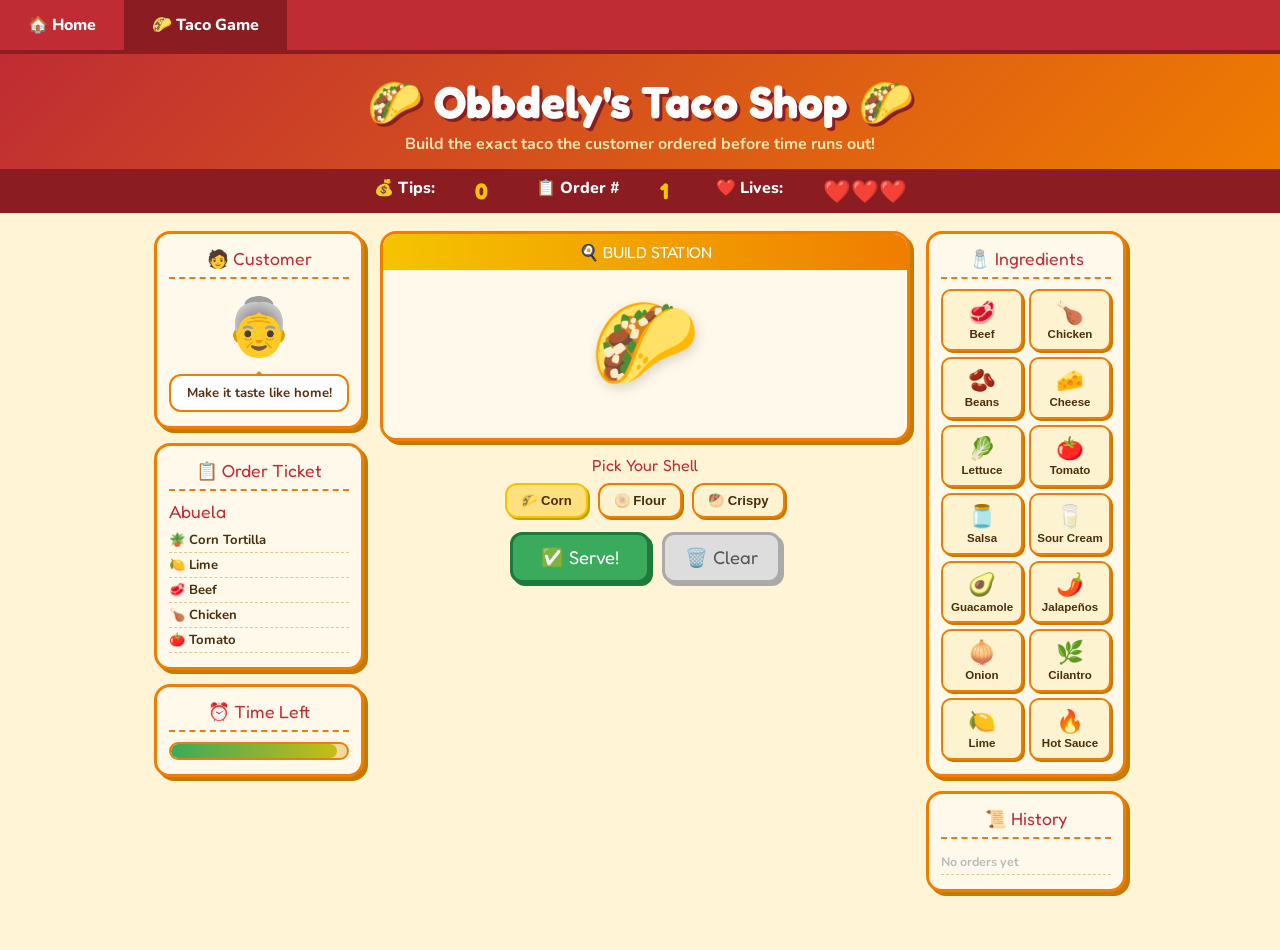
==== taco-game.html @ e6c0cb7d "Add files via upload" ====
<!DOCTYPE html>
<html lang="en">
<head>
  <meta charset="UTF-8" />
  <title>Obbdely's Taco Shop 🌮</title>
  <link href="https://fonts.googleapis.com/css2?family=Fredoka+One&family=Nunito:wght@400;700;800&display=swap" rel="stylesheet">
  <style>
    * { box-sizing: border-box; margin: 0; padding: 0; }

    body {
      font-family: 'Nunito', sans-serif;
      background: #fff5d6;
      min-height: 100vh;
    }

    /* NAV */
    .site-nav {
      background: #bf2c34;
      display: flex;
      border-bottom: 4px solid #8a1c22;
    }
    .site-nav a {
      color: #fff;
      text-decoration: none;
      padding: 14px 28px;
      font-weight: 800;
      font-size: 1rem;
      transition: background 0.15s;
      display: block;
    }
    .site-nav a:hover { background: #8a1c22; }
    .site-nav a.active { background: #8a1c22; }

    /* HEADER */
    .header {
      background: linear-gradient(135deg, #bf2c34, #f07d00);
      text-align: center;
      padding: 20px 12px 14px;
    }
    .header h1 {
      font-family: 'Fredoka One', cursive;
      font-size: 2.8rem;
      color: #fff;
      text-shadow: 3px 3px 0 #8a1c22;
    }
    .header p { color: #ffe8b0; font-weight: 700; margin-top: 4px; }

    /* SCOREBAR */
    .scorebar {
      background: #8a1c22;
      display: flex;
      justify-content: center;
      gap: 40px;
      padding: 8px 20px;
      color: #fff;
      font-weight: 800;
      font-size: 1rem;
    }
    .scorebar .val {
      font-family: 'Fredoka One', cursive;
      font-size: 1.4rem;
      color: #f5c400;
    }

    /* GAME LAYOUT */
    .game {
      display: flex;
      gap: 16px;
      max-width: 1000px;
      margin: 18px auto;
      padding: 0 14px 40px;
      align-items: flex-start;
    }

    /* PANELS */
    .panel {
      background: #fff9ec;
      border: 3px solid #f07d00;
      border-radius: 16px;
      box-shadow: 4px 4px 0 #c87a00;
      padding: 14px 12px;
    }
    .panel-title {
      font-family: 'Fredoka One', cursive;
      font-size: 1.1rem;
      color: #bf2c34;
      text-align: center;
      border-bottom: 2px dashed #f07d00;
      padding-bottom: 8px;
      margin-bottom: 10px;
    }

    /* LEFT COLUMN */
    .col-left { width: 210px; flex-shrink: 0; display: flex; flex-direction: column; gap: 14px; }

    .avatar { font-size: 3.5rem; text-align: center; display: block; animation: bob 1.6s ease-in-out infinite; }
    @keyframes bob { 0%,100%{transform:translateY(0)} 50%{transform:translateY(-7px)} }

    .bubble {
      background: #fff;
      border: 2px solid #f07d00;
      border-radius: 12px;
      padding: 8px 10px;
      font-size: 0.82rem;
      font-weight: 700;
      color: #5a3010;
      margin-top: 8px;
      text-align: center;
      position: relative;
    }
    .bubble::before {
      content: '';
      position: absolute;
      top: -10px; left: 50%; transform: translateX(-50%);
      border: 5px solid transparent;
      border-bottom-color: #f07d00;
    }

    .ticket-name { font-family: 'Fredoka One', cursive; font-size: 1.1rem; color: #bf2c34; margin-bottom: 6px; }
    #ticketItems { list-style: none; }
    #ticketItems li {
      padding: 3px 0;
      font-size: 0.82rem;
      font-weight: 700;
      color: #4a2e0a;
      border-bottom: 1px dashed #e0c88a;
    }
    #ticketItems li.checked { text-decoration: line-through; color: #b0a080; }

    .timer-track {
      height: 18px;
      background: #f0d8a0;
      border-radius: 9px;
      border: 2px solid #f07d00;
      overflow: hidden;
    }
    #timerFill {
      height: 100%;
      width: 100%;
      background: linear-gradient(90deg, #3aaa5c, #f5c400, #f07d00, #bf2c34);
      background-size: 400% 100%;
      border-radius: 9px;
      transition: width 0.4s linear;
    }

    /* MIDDLE COLUMN */
    .col-mid { flex: 1; display: flex; flex-direction: column; gap: 14px; align-items: center; }

    .taco-box {
      background: #fff9ec;
      border: 3px solid #f07d00;
      border-radius: 16px;
      box-shadow: 4px 4px 0 #c87a00;
      width: 100%;
      min-height: 210px;
      display: flex;
      flex-direction: column;
      align-items: center;
      justify-content: flex-end;
      padding: 52px 14px 14px;
      position: relative;
      overflow: hidden;
    }
    .taco-box-top {
      position: absolute;
      top: 0; left: 0; right: 0;
      background: linear-gradient(90deg, #f5c400, #f07d00);
      text-align: center;
      font-family: 'Fredoka One', cursive;
      font-size: 1rem;
      color: #fff;
      padding: 8px;
      border-radius: 13px 13px 0 0;
    }
    #tacoShellDisplay { font-size: 5.5rem; line-height: 1; filter: drop-shadow(2px 4px 6px rgba(0,0,0,0.15)); }
    #toppingChips {
      display: flex;
      flex-wrap: wrap;
      justify-content: center;
      gap: 5px;
      margin-top: 8px;
      min-height: 28px;
    }
    .chip {
      background: #fff;
      border: 2px solid #f07d00;
      border-radius: 20px;
      padding: 2px 10px;
      font-size: 0.74rem;
      font-weight: 800;
      color: #5a3010;
      animation: pop 0.18s ease-out;
    }
    @keyframes pop { from{transform:scale(0.3);opacity:0} to{transform:scale(1);opacity:1} }

    .shell-picker { display: flex; gap: 10px; justify-content: center; }
    .shell-btn {
      background: #fdf3d0;
      border: 2px solid #f07d00;
      border-radius: 12px;
      padding: 8px 14px;
      font-weight: 800;
      font-size: 0.82rem;
      color: #4a2e0a;
      cursor: pointer;
      box-shadow: 2px 2px 0 #c87a00;
      transition: background 0.12s, transform 0.1s;
    }
    .shell-btn:hover { background: #ffe4a0; transform: translateY(-2px); }
    .shell-btn.sel { background: #ffe080; border-color: #f5c400; box-shadow: 2px 2px 0 #c8a000; }

    .actions { display: flex; gap: 12px; }
    .btn-serve {
      background: #3aaa5c;
      color: #fff;
      border: 3px solid #1e7a3c;
      border-radius: 12px;
      padding: 11px 28px;
      font-family: 'Fredoka One', cursive;
      font-size: 1.15rem;
      cursor: pointer;
      box-shadow: 3px 3px 0 #1e7a3c;
      transition: transform 0.1s, box-shadow 0.1s;
    }
    .btn-serve:hover { transform: translateY(-2px); box-shadow: 3px 5px 0 #1e7a3c; }
    .btn-serve:active { transform: translateY(1px); box-shadow: 1px 1px 0 #1e7a3c; }
    .btn-clear {
      background: #ddd;
      color: #555;
      border: 3px solid #aaa;
      border-radius: 12px;
      padding: 11px 20px;
      font-family: 'Fredoka One', cursive;
      font-size: 1.15rem;
      cursor: pointer;
      box-shadow: 3px 3px 0 #aaa;
      transition: transform 0.1s;
    }
    .btn-clear:hover { background: #ccc; transform: translateY(-2px); }
    .btn-clear:active { transform: translateY(1px); }

    /* RIGHT COLUMN */
    .col-right { width: 200px; flex-shrink: 0; display: flex; flex-direction: column; gap: 14px; }

    .ing-grid { display: grid; grid-template-columns: 1fr 1fr; gap: 6px; }
    .ing-btn {
      background: #fdf3d0;
      border: 2px solid #f07d00;
      border-radius: 10px;
      padding: 7px 4px;
      cursor: pointer;
      font-size: 0.72rem;
      font-weight: 800;
      color: #4a2e0a;
      text-align: center;
      box-shadow: 2px 2px 0 #c87a00;
      transition: background 0.12s, transform 0.1s;
      user-select: none;
      line-height: 1.3;
    }
    .ing-btn .em { font-size: 1.4rem; display: block; }
    .ing-btn:hover { background: #ffe4a0; transform: translateY(-2px); }
    .ing-btn:active { transform: translateY(1px); }
    .ing-btn.on { background: #d4f7d4; border-color: #3aaa5c; box-shadow: 2px 2px 0 #1e7a3c; }

    #historyList { list-style: none; }
    #historyList li { font-size: 0.78rem; font-weight: 700; color: #5a3010; border-bottom: 1px dashed #e0c88a; padding: 4px 0; }
    #historyList li .st { color: #f5c400; }

    /* TOAST */
    #toast {
      position: fixed;
      top: 80px; left: 50%; transform: translateX(-50%) translateY(-30px);
      background: #3aaa5c;
      color: #fff;
      font-family: 'Fredoka One', cursive;
      font-size: 1.4rem;
      padding: 14px 36px;
      border-radius: 16px;
      border: 3px solid #1e7a3c;
      box-shadow: 0 8px 28px rgba(0,0,0,0.25);
      opacity: 0;
      pointer-events: none;
      transition: opacity 0.28s, transform 0.28s;
      z-index: 999;
      text-align: center;
      max-width: 90vw;
    }
    #toast.show { opacity: 1; transform: translateX(-50%) translateY(0); }
    #toast.bad  { background: #bf2c34; border-color: #8a1c22; }

    /* GAME OVER */
    #gameOver {
      display: none;
      position: fixed;
      inset: 0;
      background: rgba(0,0,0,0.6);
      z-index: 1000;
      align-items: center;
      justify-content: center;
    }
    #gameOver.show { display: flex; }
    .go-box {
      background: #fff9ec;
      border: 4px solid #f07d00;
      border-radius: 24px;
      padding: 40px 52px;
      text-align: center;
      box-shadow: 0 16px 48px rgba(0,0,0,0.35);
    }
    .go-box h2 { font-family: 'Fredoka One', cursive; font-size: 2.5rem; color: #bf2c34; }
    .go-box p  { color: #5a3010; font-size: 1rem; font-weight: 700; margin: 8px 0; }
    .btn-restart {
      margin-top: 16px;
      background: #bf2c34;
      color: #fff;
      border: 3px solid #8a1c22;
      border-radius: 12px;
      padding: 12px 36px;
      font-family: 'Fredoka One', cursive;
      font-size: 1.3rem;
      cursor: pointer;
      box-shadow: 4px 4px 0 #8a1c22;
    }
    .btn-restart:hover { background: #8a1c22; }

    @media (max-width: 680px) {
      .game { flex-direction: column; }
      .col-left, .col-right { width: 100%; }
    }
  </style>
</head>
<body>

<!-- NAV -->
<nav class="site-nav">
  <a href="index copy 2.html">🏠 Home</a>
  <a href="taco-game.html" class="active">🌮 Taco Game</a>
</nav>

<!-- HEADER -->
<div class="header">
  <h1>🌮 Obbdely's Taco Shop 🌮</h1>
  <p>Build the exact taco the customer ordered before time runs out!</p>
</div>

<!-- SCOREBAR -->
<div class="scorebar">
  💰 Tips: <span class="val" id="score">0</span>
  &nbsp;
  📋 Order #<span class="val" id="orderNum">1</span>
  &nbsp;
  ❤️ Lives: <span class="val" id="livesDisplay">❤️❤️❤️</span>
</div>

<!-- GAME -->
<div class="game">

  <!-- LEFT -->
  <div class="col-left">
    <div class="panel">
      <div class="panel-title">🧑 Customer</div>
      <span class="avatar" id="avatar">👩</span>
      <div class="bubble" id="speech">Make me a taco!</div>
    </div>

    <div class="panel">
      <div class="panel-title">📋 Order Ticket</div>
      <div class="ticket-name" id="custName">Rosa</div>
      <ul id="ticketItems"></ul>
    </div>

    <div class="panel">
      <div class="panel-title">⏰ Time Left</div>
      <div class="timer-track"><div id="timerFill"></div></div>
    </div>
  </div>

  <!-- MIDDLE -->
  <div class="col-mid">
    <div class="taco-box">
      <div class="taco-box-top">🍳 BUILD STATION</div>
      <div id="tacoShellDisplay">🌮</div>
      <div id="toppingChips"></div>
    </div>

    <div>
      <div style="text-align:center;font-family:'Fredoka One',cursive;color:#bf2c34;margin-bottom:8px;">Pick Your Shell</div>
      <div class="shell-picker">
        <button class="shell-btn sel" id="shell-corn"   onclick="pickShell('corn',  '🌮', this)">🌮 Corn</button>
        <button class="shell-btn"     id="shell-flour"  onclick="pickShell('flour', '🫓', this)">🫓 Flour</button>
        <button class="shell-btn"     id="shell-crispy" onclick="pickShell('crispy','🥙', this)">🥙 Crispy</button>
      </div>
    </div>

    <div class="actions">
      <button class="btn-serve" onclick="serve()">✅ Serve!</button>
      <button class="btn-clear" onclick="clearBuild()">🗑️ Clear</button>
    </div>
  </div>

  <!-- RIGHT -->
  <div class="col-right">
    <div class="panel">
      <div class="panel-title">🧂 Ingredients</div>
      <div class="ing-grid" id="ingGrid"></div>
    </div>

    <div class="panel">
      <div class="panel-title">📜 History</div>
      <ul id="historyList"><li style="color:#bbb">No orders yet</li></ul>
    </div>
  </div>

</div>

<!-- TOAST -->
<div id="toast"></div>

<!-- GAME OVER -->
<div id="gameOver">
  <div class="go-box">
    <div style="font-size:3.5rem">🌮</div>
    <h2>Shop Closed!</h2>
    <p id="goMsg">You ran out of lives!</p>
    <p>Final Tips: <strong id="goScore">0</strong> coins</p>
    <p>Orders Served: <strong id="goOrders">0</strong></p>
    <button class="btn-restart" onclick="restartGame()">🔄 Play Again</button>
  </div>
</div>

<script>
var INGS = [
  {id:'beef',      label:'Beef',       emoji:'🥩'},
  {id:'chicken',   label:'Chicken',    emoji:'🍗'},
  {id:'beans',     label:'Beans',      emoji:'🫘'},
  {id:'cheese',    label:'Cheese',     emoji:'🧀'},
  {id:'lettuce',   label:'Lettuce',    emoji:'🥬'},
  {id:'tomato',    label:'Tomato',     emoji:'🍅'},
  {id:'salsa',     label:'Salsa',      emoji:'🫙'},
  {id:'sour_cream',label:'Sour Cream', emoji:'🥛'},
  {id:'guac',      label:'Guacamole',  emoji:'🥑'},
  {id:'jalapeno',  label:'Jalapeños',  emoji:'🌶️'},
  {id:'onion',     label:'Onion',      emoji:'🧅'},
  {id:'cilantro',  label:'Cilantro',   emoji:'🌿'},
  {id:'lime',      label:'Lime',       emoji:'🍋'},
  {id:'hot_sauce', label:'Hot Sauce',  emoji:'🔥'}
];

var SHELL_NAMES = {corn:'Corn Tortilla', flour:'Flour Tortilla', crispy:'Crispy Shell'};

var CUSTOMERS = [
  {name:'Rosa',   avatar:'👩',   speech:'One taco por favor!'},
  {name:'Miguel', avatar:'🧑',   speech:'Make it extra spicy!'},
  {name:'Sofia',  avatar:'👧',   speech:'No jalapeños please!'},
  {name:'Carlos', avatar:'👨',   speech:'Extra guac for me!'},
  {name:'Abuela', avatar:'👵',   speech:'Make it taste like home!'},
  {name:'Tyler',  avatar:'🧔',   speech:'First time here, help!'},
  {name:'Priya',  avatar:'👩',   speech:'Surprise me with something good!'},
  {name:'DJ',     avatar:'👱',   speech:'Load it ALL the way up!'}
];

// State
var score = 0;
var lives = 3;
var orderCount = 0;
var currentOrder = null;
var chosenShell = 'corn';
var addedIngs = [];
var timerPct = 100;
var timerInterval = null;
var busy = false;
var historyFilled = false;
var toastTimer = null;

// Boot
function boot() {
  buildIngGrid();
  nextOrder();
}

function buildIngGrid() {
  var grid = document.getElementById('ingGrid');
  grid.innerHTML = '';
  for (var i = 0; i < INGS.length; i++) {
    var ing = INGS[i];
    var btn = document.createElement('button');
    btn.className = 'ing-btn';
    btn.id = 'ib_' + ing.id;
    btn.innerHTML = '<span class="em">' + ing.emoji + '</span>' + ing.label;
    btn.setAttribute('data-id', ing.id);
    btn.onclick = makeIngClickHandler(ing.id);
    grid.appendChild(btn);
  }
}

function makeIngClickHandler(id) {
  return function() { addIng(id); };
}

function nextOrder() {
  busy = false;
  clearBuild();

  var cust = CUSTOMERS[Math.floor(Math.random() * CUSTOMERS.length)];
  var shellKeys = ['corn','flour','crispy'];
  var shell = shellKeys[Math.floor(Math.random() * 3)];

  var shuffled = INGS.slice().sort(function(){ return Math.random() - 0.5; });
  var n = 2 + Math.floor(Math.random() * 4);
  var items = shuffled.slice(0, n);

  currentOrder = {cust: cust, shell: shell, items: items};
  orderCount++;

  document.getElementById('avatar').textContent = cust.avatar;
  document.getElementById('speech').textContent = cust.speech;
  document.getElementById('custName').textContent = cust.name;
  document.getElementById('orderNum').textContent = orderCount;

  var list = document.getElementById('ticketItems');
  list.innerHTML = '';

  var shellLi = document.createElement('li');
  shellLi.id = 'tick_shell';
  shellLi.textContent = '\uD83E\uDEB4 ' + SHELL_NAMES[shell];
  list.appendChild(shellLi);

  for (var i = 0; i < items.length; i++) {
    var li = document.createElement('li');
    li.id = 'tick_' + items[i].id;
    li.textContent = items[i].emoji + ' ' + items[i].label;
    list.appendChild(li);
  }

  startTimer();
}

function startTimer() {
  clearInterval(timerInterval);
  timerPct = 100;
  updateTimerBar();
  timerInterval = setInterval(function() {
    timerPct -= 1.4;
    if (timerPct < 0) timerPct = 0;
    updateTimerBar();
    if (timerPct <= 0) {
      clearInterval(timerInterval);
      if (!busy) {
        busy = true;
        loseLife();
        showToast('⏰ Too slow! Life lost!', true);
        addHistory(currentOrder.cust.name, 0);
        if (lives > 0) setTimeout(nextOrder, 1600);
      }
    }
  }, 400);
}

function updateTimerBar() {
  document.getElementById('timerFill').style.width = timerPct + '%';
}

function pickShell(id, emoji, btn) {
  chosenShell = id;
  var btns = document.querySelectorAll('.shell-btn');
  for (var i = 0; i < btns.length; i++) btns[i].classList.remove('sel');
  btn.classList.add('sel');
  document.getElementById('tacoShellDisplay').textContent = emoji;
  refreshTicket();
}

function addIng(id) {
  if (addedIngs.indexOf(id) !== -1) return;
  addedIngs.push(id);

  var ing = null;
  for (var i = 0; i < INGS.length; i++) {
    if (INGS[i].id === id) { ing = INGS[i]; break; }
  }
  if (!ing) return;

  var chip = document.createElement('div');
  chip.className = 'chip';
  chip.textContent = ing.emoji + ' ' + ing.label;
  document.getElementById('toppingChips').appendChild(chip);

  var btn = document.getElementById('ib_' + id);
  if (btn) btn.classList.add('on');

  refreshTicket();
}

function clearBuild() {
  addedIngs = [];
  chosenShell = 'corn';
  document.getElementById('toppingChips').innerHTML = '';
  document.getElementById('tacoShellDisplay').textContent = '🌮';

  var shellBtns = document.querySelectorAll('.shell-btn');
  for (var i = 0; i < shellBtns.length; i++) shellBtns[i].classList.remove('sel');
  var corn = document.getElementById('shell-corn');
  if (corn) corn.classList.add('sel');

  var ingBtns = document.querySelectorAll('.ing-btn');
  for (var j = 0; j < ingBtns.length; j++) ingBtns[j].classList.remove('on');
}

function refreshTicket() {
  if (!currentOrder) return;
  var shellLi = document.getElementById('tick_shell');
  if (shellLi) shellLi.classList.toggle('checked', chosenShell === currentOrder.shell);

  for (var i = 0; i < currentOrder.items.length; i++) {
    var li = document.getElementById('tick_' + currentOrder.items[i].id);
    if (li) li.classList.toggle('checked', addedIngs.indexOf(currentOrder.items[i].id) !== -1);
  }
}

function serve() {
  if (!currentOrder || busy) return;
  busy = true;
  clearInterval(timerInterval);

  var mistakes = 0;
  if (chosenShell !== currentOrder.shell) mistakes++;

  for (var i = 0; i < currentOrder.items.length; i++) {
    if (addedIngs.indexOf(currentOrder.items[i].id) === -1) mistakes++;
  }

  for (var j = 0; j < addedIngs.length; j++) {
    var found = false;
    for (var k = 0; k < currentOrder.items.length; k++) {
      if (currentOrder.items[k].id === addedIngs[j]) { found = true; break; }
    }
    if (!found) mistakes++;
  }

  var stars, tip, msg;
  if (mistakes === 0) {
    stars = 5; tip = 30; msg = '🌟 Perfect! +30 tips!';
  } else if (mistakes === 1) {
    stars = 4; tip = 20; msg = '😊 Almost perfect! +20 tips!';
  } else if (mistakes === 2) {
    stars = 3; tip = 10; msg = '😐 Pretty good! +10 tips!';
  } else if (mistakes === 3) {
    stars = 2; tip = 5;  msg = '😕 Needs work… +5 tips.';
  } else {
    stars = 1; tip = 0;  msg = '😬 Wrong order! No tip.';
    loseLife();
  }

  score += tip;
  document.getElementById('score').textContent = score;
  showToast(msg, stars <= 1);
  addHistory(currentOrder.cust.name, stars);
  if (lives > 0) setTimeout(nextOrder, 1600);
}

function loseLife() {
  lives--;
  var h = '';
  for (var i = 0; i < lives; i++) h += '❤️';
  document.getElementById('livesDisplay').textContent = lives > 0 ? h : '💔';
  if (lives <= 0) setTimeout(gameOver, 700);
}

function addHistory(name, stars) {
  var list = document.getElementById('historyList');
  if (!historyFilled) { list.innerHTML = ''; historyFilled = true; }

  var li = document.createElement('li');
  var s = '';
  for (var i = 0; i < stars; i++) s += '⭐';
  for (var j = stars; j < 5; j++) s += '☆';
  li.innerHTML = name + ' <span class="st">' + s + '</span>';
  list.insertBefore(li, list.firstChild);
  while (list.children.length > 7) list.removeChild(list.lastChild);
}

function showToast(msg, bad) {
  var el = document.getElementById('toast');
  el.textContent = msg;
  el.className = bad ? 'show bad' : 'show';
  clearTimeout(toastTimer);
  toastTimer = setTimeout(function(){ el.className = ''; }, 2100);
}

function gameOver() {
  clearInterval(timerInterval);
  document.getElementById('goScore').textContent  = score;
  document.getElementById('goOrders').textContent = orderCount;
  var msg = score >= 150 ? '🎉 Legendary taquero/a!' :
            score >= 80  ? '👍 Pretty solid work!'   :
            score >= 40  ? '😊 Getting the hang of it!' : 'Keep practicing!';
  document.getElementById('goMsg').textContent = msg;
  document.getElementById('gameOver').classList.add('show');
}

function restartGame() {
  score = 0; lives = 3; orderCount = 0; historyFilled = false;
  document.getElementById('score').textContent = 0;
  document.getElementById('livesDisplay').textContent = '❤️❤️❤️';
  document.getElementById('orderNum').textContent = 1;
  document.getElementById('historyList').innerHTML = '<li style="color:#bbb">No orders yet</li>';
  document.getElementById('gameOver').classList.remove('show');
  nextOrder();
}

window.onload = boot;
</script>
</body>
</html>
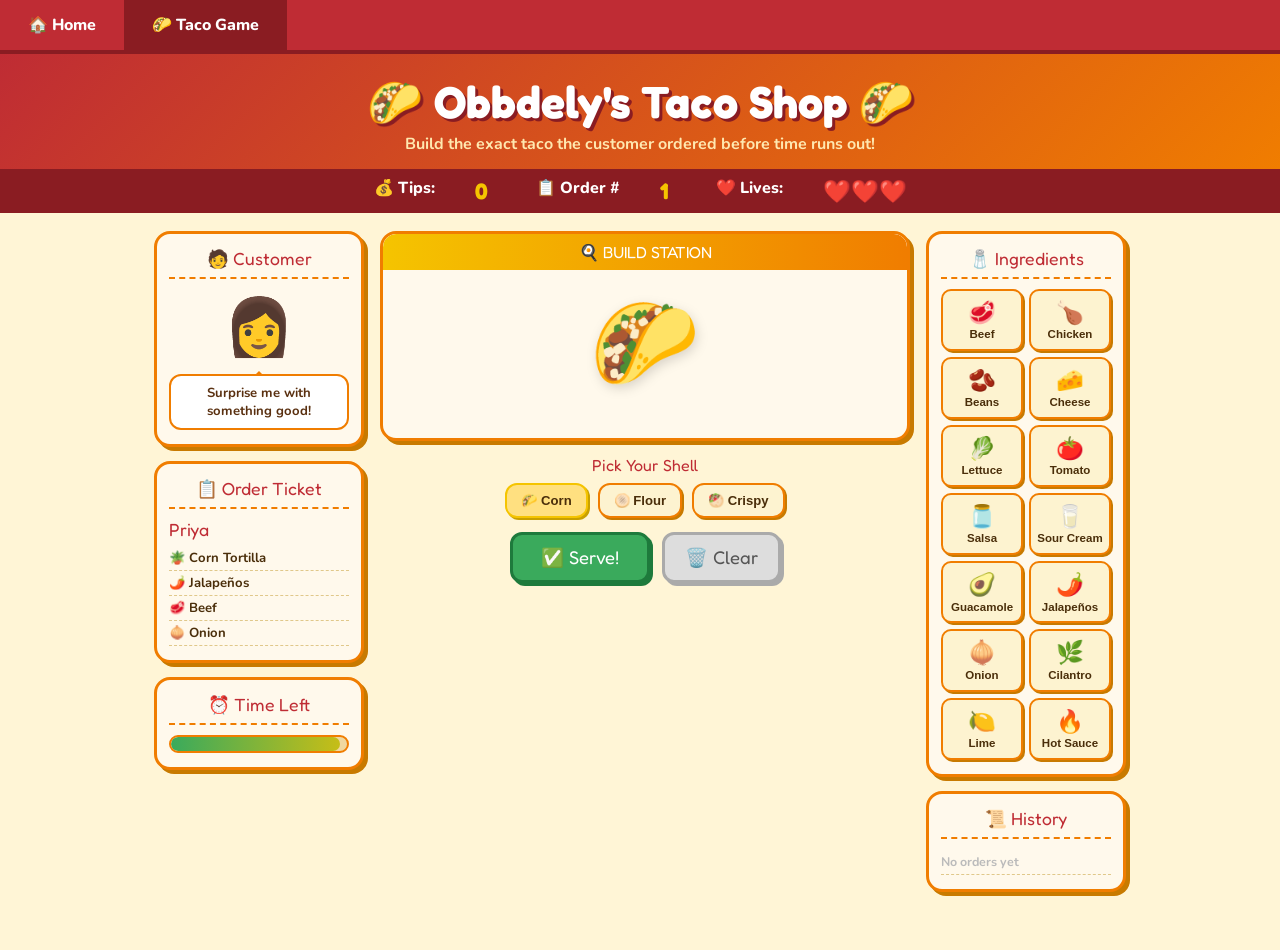
==== commit 042be037: "Create taco-game.html" ====
--- a/taco-game.html
+++ b/taco-game.html
@@ -334,7 +334,7 @@
 
 <!-- NAV -->
 <nav class="site-nav">
-  <a href="index copy 2.html">🏠 Home</a>
+  <a href="index.html">🏠 Home</a>
   <a href="taco-game.html" class="active">🌮 Taco Game</a>
 </nav>
 
